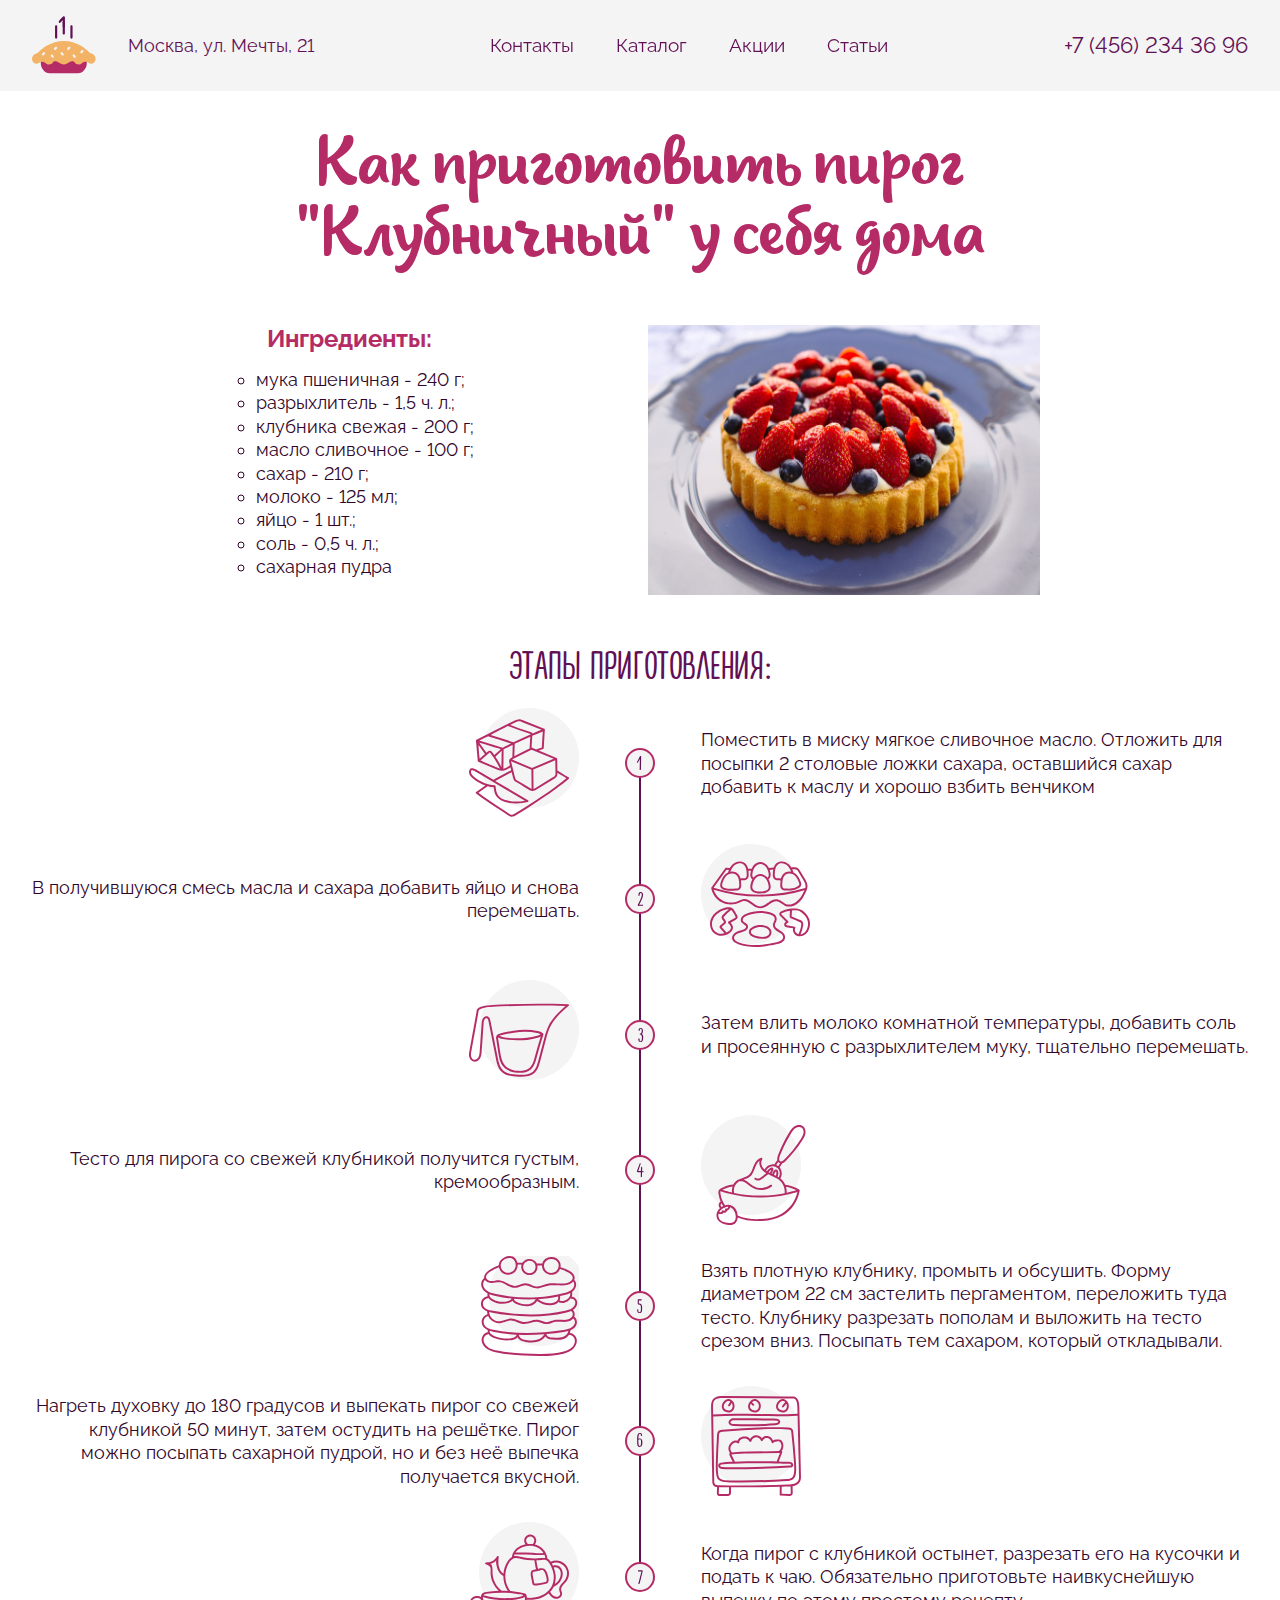
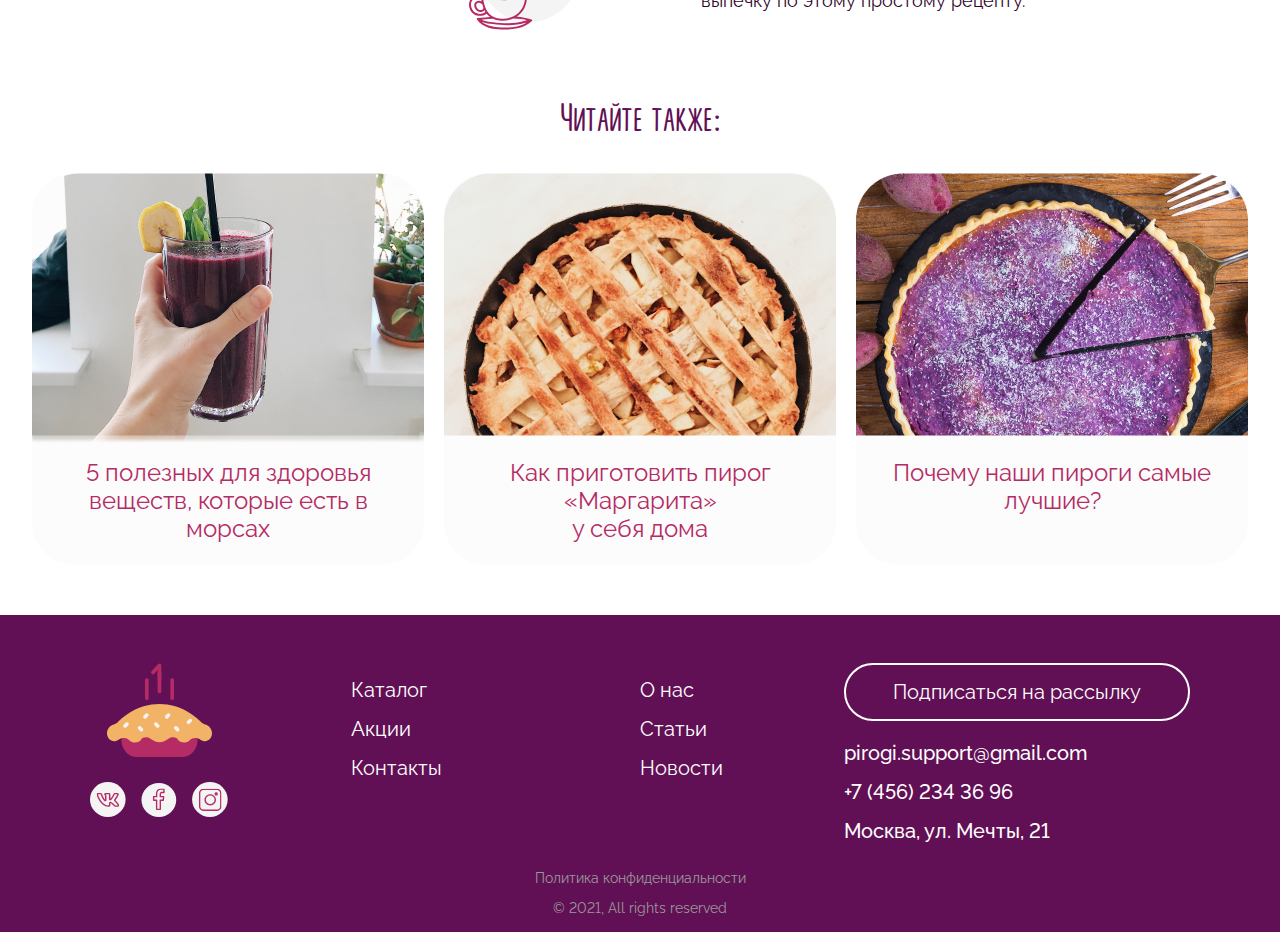
==== components/articles/articles.html @ f4adb80e "sales-and-modal-added" ====
<!DOCTYPE html>
<html lang="ru">
<head>
  <meta charset="UTF-8">
  <meta http-equiv="X-UA-Compatible" content="IE=edge">
  <meta name="viewport" content="width=device-width, initial-scale=1.0">
  <link href="../header/img/logo.svg" rel="shortcut icon" type="image/x-icon">
  <link rel="stylesheet" href="../articles/articles.css">
  <script src="../header/js/script.js" defer></script>
  <title>Articles</title>
</head>
<body>
  <div class="articles-page-wrapper">
    <header class="header">
    <a href="#" class="header__burger-menu-link"><img  src="../header/img/burger-menu.svg" alt="burger-menu"></a>
    <p class="phone phone_type_laptop phone_disabled">+7 (456) 234 36 96</p>
    <a href="../../index.html" class="logo"><img src="../header/img/logo.svg" alt="logo" class="logo"></a>
    <div class="header__burger-menu-background nav_disabled"></div>
    <nav class="nav nav_type_burger nav_disabled">           
        <ul>
          <li><a class="nav__item nav__item_type_burger" href="../contacts/contacts.html">Контакты</a></li>
          <li><a class="nav__item nav__item_type_burger" href="../catalog/catalog.html">Каталог</a></li>
          <li><a class="nav__item nav__item_type_burger" href="../sales/sales.html">Акции</a></li>
          <li><a class="nav__item nav__item_type_burger" href="#">Статьи</a></li>
        </ul>
        <p class="nav__contacts nav__contacts_type_burger">+7 (456) 234 36 96</p>
        <p class="nav__adress nav__adress_type_burger">Москва, ул. Мечты, 21</p>
        <div class="nav__social_type_burger">
          <img class="nav__burger-social-img" src="../header/img/vk.svg" alt="vk-social">
          <img class="nav__burger-social-img" src="../header/img/fb.svg" alt="facebook-social">
          <img class="nav__burger-social-img" src="../header/img/inst.svg" alt="instagram-social">
        </div>
        <a href="#"><img class="nav__burger-close-button" src="../header/img/close-button.svg" alt="close-button"></a>
    </nav>
    <nav class="nav header__nav"> 
        <p class="header__adress">Москва, ул. Мечты, 21</p>          
        <ul class="header__menu">
          <li class="nav__item header__nav-item"><a class="header__nav-link"  href="../contacts/contacts.html">Контакты</a></li>
          <li class="nav__item header__nav-item"><a class="header__nav-link"  href="../catalog/catalog.html">Каталог</a></li>
          <li class="nav__item header__nav-item"><a class="header__nav-link"  href="../sales/sales.html">Акции</a></li>
          <li class="nav__item header__nav-item"><a class="header__nav-link"  href="#">Статьи</a></li>
        </ul>
        <p class="phone header__phone"> +7 (456) 234 36 96 </p>
    </nav>
    </header>  
    <section class="article-container">
      <h1 class="page-header article-container__page-header">Как приготовить пирог "Клубничный" у себя дома</h1>
      <article class="article-container__ingredients  ">
        <img class="article-container__pie-img" src="img/article-strawberry-pie.png" alt="strawberry-pie">
        <section class="article-container__ingr-container">
          <h5 class="article-container__ingr-header">Ингредиенты:</h5>
          <ul class="article-container__ingr-list">
            <li class="article-container__ingr-list-item">мука пшеничная - 240 г;</li>
            <li class="article-container__ingr-list-item">разрыхлитель - 1,5 ч. л.;</li>
            <li class="article-container__ingr-list-item">клубника свежая - 200 г;</li>
            <li class="article-container__ingr-list-item">масло сливочное - 100 г;</li>
            <li class="article-container__ingr-list-item">сахар - 210 г;</li>
            <li class="article-container__ingr-list-item">молоко - 125 мл;</li>
            <li class="article-container__ingr-list-item">яйцо - 1 шт.;</li>
            <li class="article-container__ingr-list-item">соль - 0,5 ч. л.;</li>
            <li class="article-container__ingr-list-item">сахарная пудра</li>
          </ul>
        </section>
      </article>
    </section>
    <section class="stages">
      <h1 class="stages__header">этапы приготовления:</h1>
      <div class="stages__content">
        
        <div class="stages__img stages__img_no_1"></div>
        <div class="stages__ol stages__ol_no_1">
          <div class="stages__border"></div>
        </div>
        <p class="stages__item stages__item__no_1">
          Поместить в миску мягкое сливочное масло. Отложить для посыпки 2 столовые ложки сахара, оставшийся сахар добавить к маслу и хорошо взбить венчиком
        </p>
        <div class="stages__img stages__img_no_2"></div>
        <div class="stages__ol stages__ol_no_2">
          <div class="stages__border"></div>
        </div>
        <p class="stages__item stages__item__no_2">
          В получившуюся смесь масла и сахара добавить яйцо и снова перемешать.
        </p>
        <div class="stages__img stages__img_no_3"></div>
        <div class="stages__ol stages__ol_no_3">
          <div class="stages__border"></div>
        </div>
        <p class="stages__item stages__item__no_3">
          Затем влить молоко комнатной температуры, добавить соль и просеянную с разрыхлителем муку, тщательно перемешать.
        </p>
        <div class="stages__img stages__img_no_4">
        </div>
        <div class="stages__ol stages__ol_no_4">
          <div class="stages__border"></div>
        </div>
        <p class="stages__item stages__item__no_4">
          Тесто для пирога со свежей клубникой получится густым, кремообразным.
        </p>
        <div class="stages__img stages__img_no_5"></div>
        <div class="stages__ol stages__ol_no_5">
          <div class="stages__border"></div>
        </div>
        <p class="stages__item stages__item__no_5">
          Взять плотную клубнику, промыть и обсушить. Форму диаметром 22 см застелить пергаментом, переложить туда тесто. Клубнику разрезать пополам и выложить на тесто срезом вниз. Посыпать тем сахаром, который откладывали.
        </p>
        <div class="stages__img stages__img_no_6"></div>
        <div class="stages__ol stages__ol_no_6">
          <div class="stages__border"></div>
        </div>
        <p class="stages__item stages__item__no_6">
          Нагреть духовку до 180 градусов и выпекать пирог со свежей клубникой 50 минут, затем остудить на решётке. Пирог можно посыпать сахарной пудрой, но и без неё выпечка получается вкусной.
        </p>
        <div class="stages__img stages__img_no_7"></div>
        <div class="stages__ol stages__ol_no_7"></div>
        <p class="stages__item stages__item__no_7">
          Когда пирог с клубникой остынет, разрезать его на кусочки и подать к чаю. Обязательно приготовьте наивкуснейшую выпечку по этому простому рецепту.
        </p>
      </div>
    </section>

    <section class="articles articles-page-wrapper__articles">
      <h1 class="block-header articles__block-header">Читайте также:</h1>
      <div class="landing-cards landing-cards__articles">
        <a class ="landing-card landing-card__articles landing-card__first-article landing-card_bg_health" href="#">
          <p class="landing-card__text">5 полезных для здоровья веществ, которые есть в морсах</p>
        </a>
        <a class ="landing-card landing-card__articles
         landing-card_bg_recipe" href="#">
        <p class="landing-card__text">Как приготовить пирог «Маргарита» <br>у себя дома</p>
        </a>
        <a class ="landing-card landing-card__articles landing-card_bg_advantage
        landing-card__last-article" href="#">
        <p class="landing-card__text">Почему наши пироги самые лучшие?</p>
        </a>
      </div>
    </section>

    <footer class="footer articles-page-wrapper__footer">
      <div class="footer__wrapper-mobile">
        <div class="footer__wrapper-item">
          <div class="footer__contacts">
            <h1 class="footer__contacts-item footer__contacts_header footer__contacts_mob">+7 (456) 234 36 96</h1>
            <p class="footer__contacts-item footer__contacts_mob">pirogi.support@gmail.com</p>
            <p class="footer__contacts-item footer__contacts_mob">Москва, ул. Мечты, 21</p>
          </div>
          <div class="footer__logo-social footer__wrapper-item_mob">
            <a class="footer__logo-item footer__logo-social_logo-mob" href="../../index.html"><img src="../footer/img/footer-logo.svg" alt="logo"></a>
            <div class="footer__social-items footer__logo-social_social-mob">
              <a class="footer__social-item" href="#"><img class="footer__social-item" src="../footer/img/vk-footer.svg" alt="vk-social"></a>
              <a class="footer__social-item footer__social-item_position" href="#"><img class="../footer/footer__social-item" src="../footer/img/fb-footer.svg" alt="fb-social"></a>
              <a class="footer__social-item" href="#"><img class="footer__social-item" src="../footer/img/inst-footer.svg" alt="vk-social"></a>
            </div>
          </div>
        </div>
        <div class="footer__wrapper-item">
          <a class="footer__input footer__wrapper-item_input-pos" href="../../index.html">Подписаться на рассылку</a>
          <nav class="footer__nav footer__wrapper-item_nav-pos">
            <ul class="footer__nav-items">
              <li class="footer__nav-item"><a class="footer__nav-link"  href="../catalog/catalog.html">Каталог</a></li>
              <li class="footer__nav-item"><a class="footer__nav-link" href="../sales/sales.html">Акции</a></li>
              <li class="footer__nav-item"><a class="footer__nav-link" href="../contacts/contacts.html">Контакты</a></li>
            </ul>
            <ul class="footer__nav-items">
              <li class="footer__nav-item"><a class="footer__nav-link" href="../../index.html">О нас</a></li>
              <li class="footer__nav-item"><a class="footer__nav-link" href="#">Статьи</a></li>
              <li class="footer__nav-item"><a class="footer__nav-link" href="#">Новости</a></li>
            </ul>
          </nav>
        </div>
      </div>
      <div class="footer__wrapper-desctop">
        <div class="footer__logo-social">
          <a class="footer__logo-item footer__logo-social_logo-desc" href="../../index.html"><img class="footer__logo-item" src="../footer/img/footer-logo.svg" alt="logo"></a>
          <div class="footer__social-items">
            <a class="footer__social-item" href="#"><img class="footer__social-item" src="../footer/img/vk-footer.svg" alt="vk-social"></a>
            <a class="footer__social-item footer__social-item_position" href="#"><img class="footer__social-item" src="../footer/img/fb-footer.svg" alt="fb-social"></a>
            <a class="footer__social-item" href="#"><img class="footer__social-item" src="../footer/img/inst-footer.svg" alt="vk-social"></a>
          </div>
        </div>
        <nav class="footer__nav">
          <ul class="footer__nav-items">
            <li class="footer__nav-item"><a class="footer__nav-link"  href="../catalog/catalog.html">Каталог</a></li>
            <li class="footer__nav-item"><a class="footer__nav-link" href="#">Акции</a></li>
            <li class="footer__nav-item"><a class="footer__nav-link" href="../contacts/contacts.html">Контакты</a></li>
          </ul>
          <ul class="footer__nav-items">
            <li class="footer__nav-item"><a class="footer__nav-link" href="../../index.html">О нас</a></li>
            <li class="footer__nav-item"><a class="footer__nav-link" href="#">Статьи</a></li>
            <li class="footer__nav-item"><a class="footer__nav-link" href="#">Новости</a></li>
          </ul>
        </nav>
        <div class="footer__contacts">
          <a class="footer__input" href="../../index.html">Подписаться на рассылку</a>
          <div class = "footer__container">
            <p class="footer__contacts-item">pirogi.support@gmail.com</p>
          <h1 class="footer__contacts-item">+7 (456) 234 36 96</h1>
          <p class="footer__contacts-item">Москва, ул. Мечты, 21</p>
          </div>
        </div>
      </div>
      <div class="footer__policy">
        <p class="footer__policy-item">Политика конфиденциальности</p>
        <p class="footer__policy-item">&#169 2021, All rights reserved</p>  
      </div>
    </footer>
  </div>
  
</body>
</html>
---- components/articles/articles.css ----
@import url(../../css/style.css);
@import url(../page-header/page-header.css);
@import url(../header/header.css);
@import url(../footer/footer.css);
@import url(../card/card.css);

.article-container__page-header {
  margin: 5rem auto 2rem;
  max-width: 90%;
}

.article-container__pie-img {
  display: block;
  margin: auto;
  max-width: 17.5rem;
}

.article-container__ingr-container {
  margin: auto;
  max-width: 17.5rem;
}

.article-container__ingr-header {
  text-align: center;
  margin: 1.875rem 0 .9375rem;
  font-size: 1rem;
  line-height: 19px;
  color: #621055;
}

.article-container__ingr-list {
  
  list-style-type: circle;
}

.article-container__ingr-list-item {
  font-size: .75rem;
  line-height: 130%;
  color: #31052A;
  position: relative;
  left: 1rem;
}

@media (min-width: 35rem) {
  .article-container__page-header {
    margin: 8.125rem auto 3.4375rem;
    max-width: 62.5rem;
    text-align: center;
  }

  .article-container__pie-img {
    margin: 0;
    max-width: 24.5rem;
    order: 1;
  }

  .article-container__ingredients {
    display: flex;
    margin: 0 auto;
    max-width: 50rem;
    justify-content: space-around;
    flex-flow: wrap;
  }

  .article-container__ingr-header {
    margin: 0 0 .9375rem;
    font-size: 1.5rem;
    line-height: 1.75rem;
    color: #B52B65;
  }

  .article-container__ingr-list-item {
    font-size: 1.125rem;
    line-height: 130%;
    color: #31052A;
  }

  .article-container__ingr-container {
    margin: 0 1rem 1rem 0;
  }
}

@media (min-width: 50rem) {
  .article-container__ingredients {
    justify-content: space-between;
  }
}

.stages {
  max-width: 17.5rem;
  margin: 3rem auto 0;
}

.stages__header {
  padding: 0 0 .3125rem;
  text-align: center;
  text-transform: uppercase;
  font-family: "LifehackSansRegular", sans-serif;
  font-style: normal;
  font-weight: normal;
  font-size: 1.5625rem;
  line-height: 1.875rem;
  color: #621055;
}

.stages__ol {
  min-width: 1.875rem;
  min-height: 1.875rem;
  margin: .625rem 0;
}

.stages__item {
  font-size: 0.75rem;
  line-height: 130%;
  color: #31052A;
}

.stages__ol_no_1 {
  background: url(../articles/img/stage-1.svg) center no-repeat;
  order: 2;
}

.stages__ol_no_2 {
  background: url(../articles/img/stage-2.svg) center no-repeat;
  order: 5;
}

.stages__ol_no_3 {
  background: url(../articles/img/stage-3.svg) center no-repeat;
  order: 8;
}

.stages__ol_no_4 {
  background: url(../articles/img/stage-4.svg) center no-repeat;
  order: 11;
}

.stages__ol_no_5 {
  background: url(../articles/img/stage-5.svg) center no-repeat;
  order: 14;
}

.stages__ol_no_6 {
  background: url(../articles/img/stage-6.svg) center no-repeat;
  order: 17;
}

.stages__ol_no_7 {
  background: url(../articles/img/stage-7.svg) center no-repeat;
  order: 20;
}

.articles-page-wrapper__footer {
  margin: 3.125rem 0 0;
}

.articles-page-wrapper__articles {
  margin: 3.125rem 0 0;
}

@media (min-width: 35rem) {
  .stages {
    max-width: 24.5rem;
  }
}

@media (min-width: 50rem) {
  .article-container__ingredients {
    justify-content: space-between;
  }

  .stages {
    max-width: 45rem;
  }

  .stages__content {
    display: flex;
    justify-content: space-between;
    flex-flow: wrap;
  }

  .stages__ol {
    width: 3%;
    position: relative;
  }

  .stages__item {
    font-size: 1.125rem;
    width: 45%;
    align-self: center;
  }

  .stages__border {
    height: 117%; 
    position: absolute;
    z-index: -1;
    right: calc(50% - 1px);
    top: 50%;
    border-left: 2px solid #621055;
  }

  .stages__img {
    width: 45%;
    height: 6.8735rem;
    margin: 0.8rem 0;
  }

  .stages__img_no_1 {
    background: url(img/stage-img-2.svg) right center no-repeat;
    order: 1;
  }

  .stages__item__no_1 {
    order: 3;
  }

  .stages__img_no_2 {
    background: url(img/stage-img-3.svg) left no-repeat;
    order: 6;
  }

  .stages__item__no_2 {
    order: 4;
    text-align: right;
  }

  .stages__img_no_3 {
    background: url(img/stage-img-4.svg) right no-repeat;
    order: 7;
  }

  .stages__item__no_3 {
    order: 9;
  }

  .stages__img_no_4 {
    background: url(img/stage-img-5.svg) left no-repeat;
    order: 12;
  }

  .stages__item__no_4 {
    order: 10;
    text-align: right;
  }

  .stages__img_no_5 {
    background: url(img/stage-img-1.svg) right no-repeat;
    order: 13;
  }

  .stages__item__no_5 {
    order: 15;
  }

  .stages__img_no_6 {
    background: url(img/stage-img-6.svg) left no-repeat;
    order: 18;
  }

  .stages__item__no_6 {
    order: 16;
    text-align: right;
  }

  .stages__img_no_7 {
    background: url(img/stage-img-7.svg) right no-repeat;
    order: 19;
  }

  .stages__item__no_7 {
    order: 21;
  }

  .stages__header {
    font-size: 2.5rem;
    line-height: 3rem;
  }
}

@media (min-width: 80rem) {
  .stages {
    max-width: 76rem;
  }
}
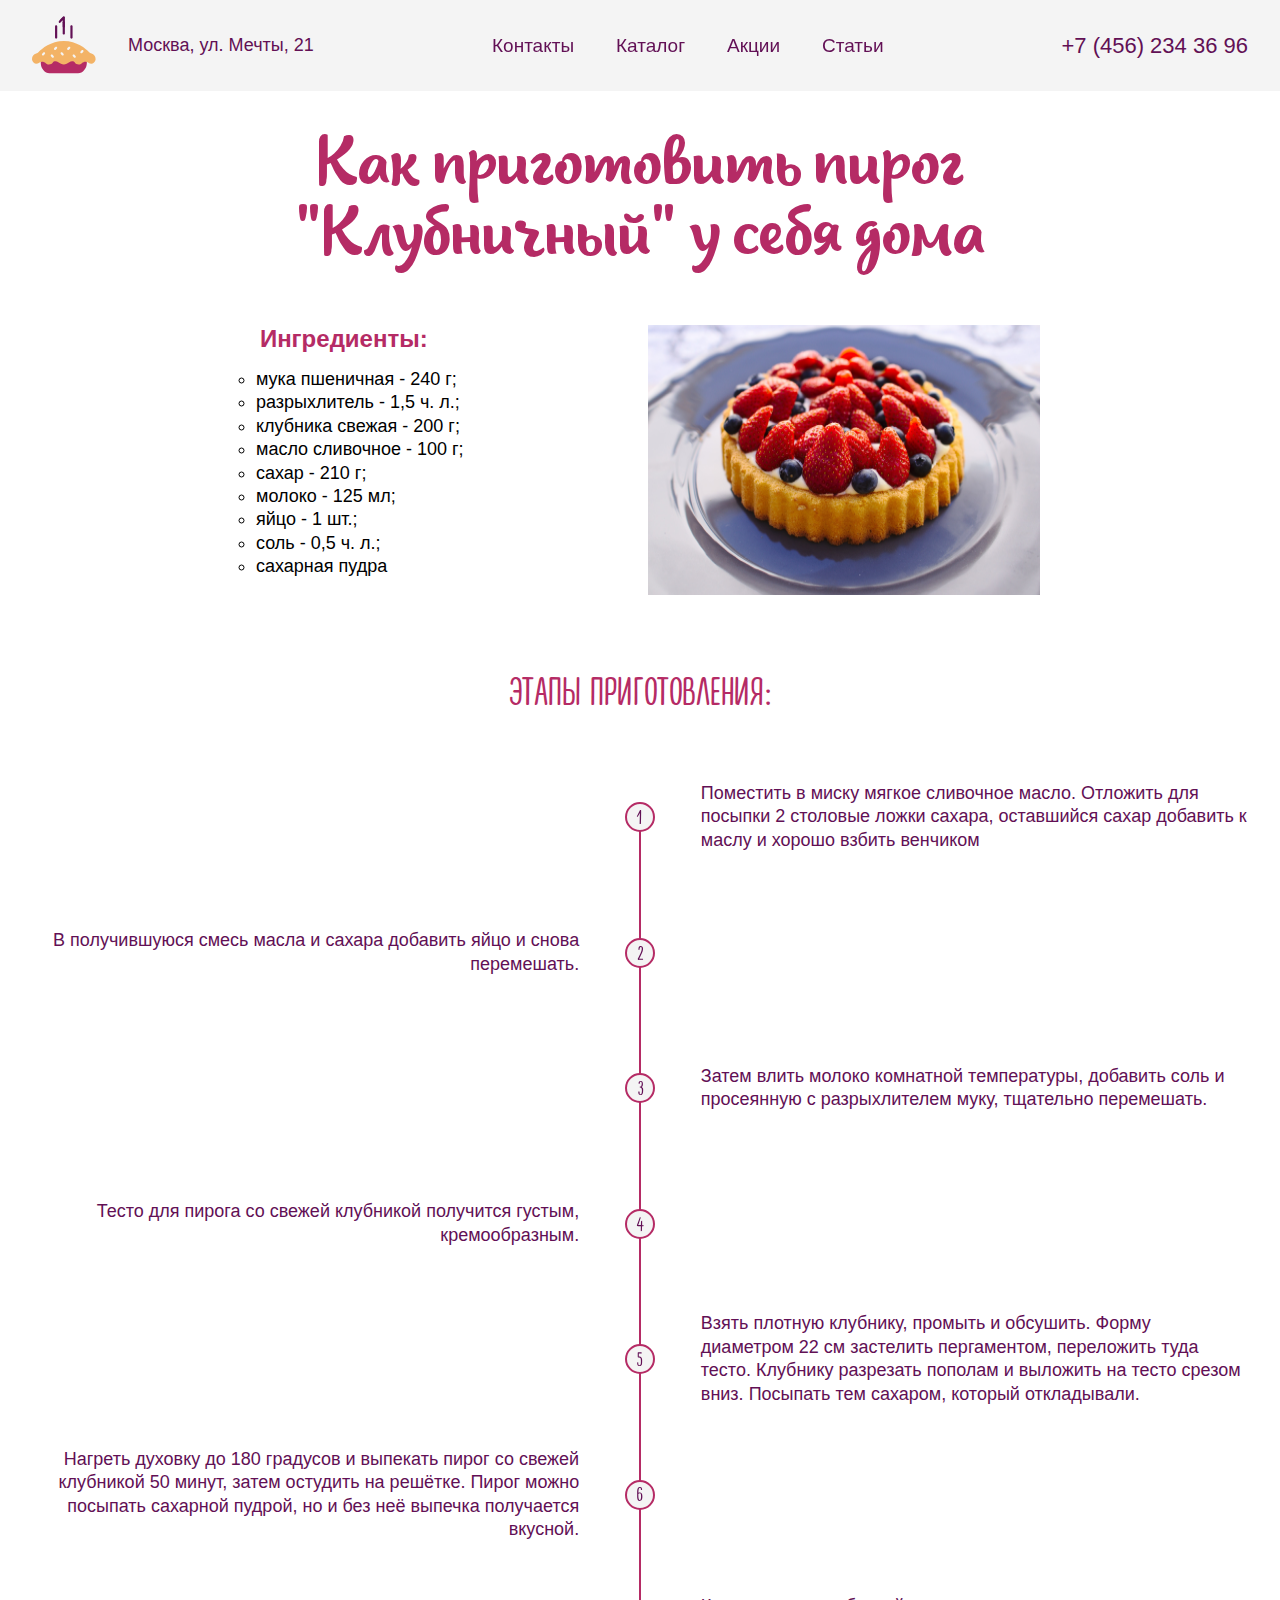
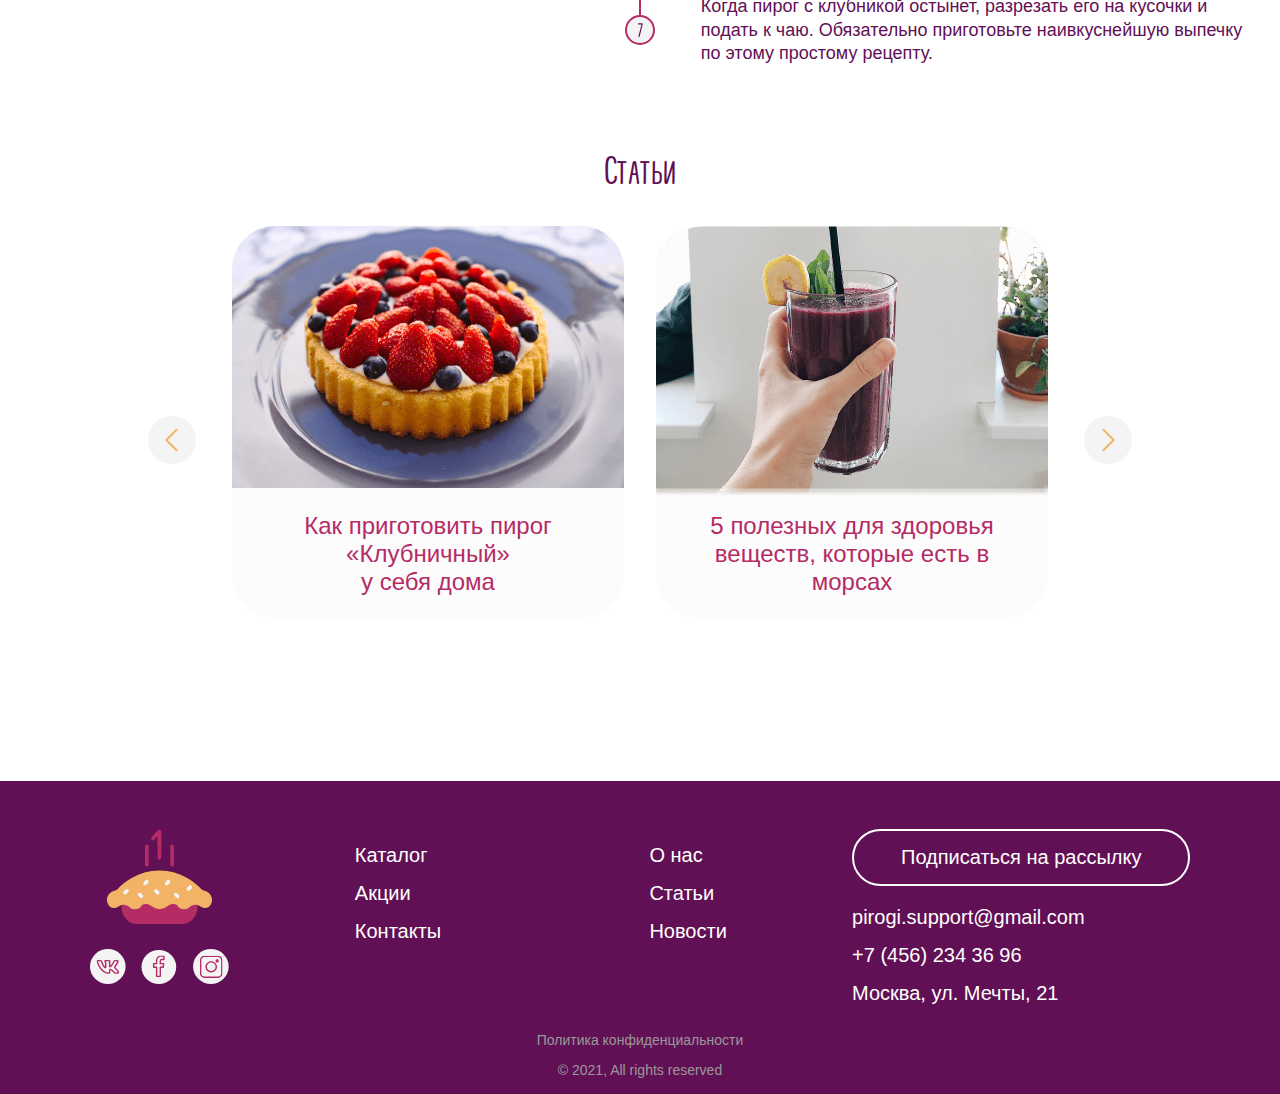
==== commit a05885f0: "bugfix-and-animations-added" ====
--- a/components/articles/articles.html
+++ b/components/articles/articles.html
@@ -1,22 +1,27 @@
 <!DOCTYPE html>
 <html lang="ru">
+
 <head>
   <meta charset="UTF-8">
   <meta http-equiv="X-UA-Compatible" content="IE=edge">
   <meta name="viewport" content="width=device-width, initial-scale=1.0">
+  <link rel="stylesheet" href="../../normalize.css">
   <link href="../header/img/logo.svg" rel="shortcut icon" type="image/x-icon">
   <link rel="stylesheet" href="../articles/articles.css">
   <script src="../header/js/script.js" defer></script>
+  <script src="article-slider.js" defer></script>
+  <script src="slideBoxes.js" defer></script>
   <title>Articles</title>
 </head>
+
 <body>
   <div class="articles-page-wrapper">
     <header class="header">
-    <a href="#" class="header__burger-menu-link"><img  src="../header/img/burger-menu.svg" alt="burger-menu"></a>
-    <p class="phone phone_type_laptop phone_disabled">+7 (456) 234 36 96</p>
-    <a href="../../index.html" class="logo"><img src="../header/img/logo.svg" alt="logo" class="logo"></a>
-    <div class="header__burger-menu-background nav_disabled"></div>
-    <nav class="nav nav_type_burger nav_disabled">           
+      <a href="#" class="header__burger-menu-link"><img  src="../header/img/burger-menu.svg" alt="burger-menu"></a>
+      <p class="phone phone_type_laptop phone_disabled">+7 (456) 234 36 96</p>
+      <a href="../../index.html" class="logo"><img src="../header/img/logo.svg" alt="logo" class="logo"></a>
+      <div class="header__burger-menu-background nav_disabled"></div>
+      <nav class="nav nav_type_burger nav_disabled">           
         <ul>
           <li><a class="nav__item nav__item_type_burger" href="../contacts/contacts.html">Контакты</a></li>
           <li><a class="nav__item nav__item_type_burger" href="../catalog/catalog.html">Каталог</a></li>
@@ -31,8 +36,8 @@
           <img class="nav__burger-social-img" src="../header/img/inst.svg" alt="instagram-social">
         </div>
         <a href="#"><img class="nav__burger-close-button" src="../header/img/close-button.svg" alt="close-button"></a>
-    </nav>
-    <nav class="nav header__nav"> 
+      </nav>
+      <nav class="nav header__nav"> 
         <p class="header__adress">Москва, ул. Мечты, 21</p>          
         <ul class="header__menu">
           <li class="nav__item header__nav-item"><a class="header__nav-link"  href="../contacts/contacts.html">Контакты</a></li>
@@ -41,8 +46,9 @@
           <li class="nav__item header__nav-item"><a class="header__nav-link"  href="#">Статьи</a></li>
         </ul>
         <p class="phone header__phone"> +7 (456) 234 36 96 </p>
-    </nav>
+      </nav>
     </header>  
+
     <section class="article-container">
       <h1 class="page-header article-container__page-header">Как приготовить пирог "Клубничный" у себя дома</h1>
       <article class="article-container__ingredients  ">
@@ -63,10 +69,10 @@
         </section>
       </article>
     </section>
+
     <section class="stages">
       <h1 class="stages__header">этапы приготовления:</h1>
       <div class="stages__content">
-        
         <div class="stages__img stages__img_no_1"></div>
         <div class="stages__ol stages__ol_no_1">
           <div class="stages__border"></div>
@@ -119,19 +125,33 @@
     </section>
 
     <section class="articles articles-page-wrapper__articles">
-      <h1 class="block-header articles__block-header">Читайте также:</h1>
-      <div class="landing-cards landing-cards__articles">
-        <a class ="landing-card landing-card__articles landing-card__first-article landing-card_bg_health" href="#">
-          <p class="landing-card__text">5 полезных для здоровья веществ, которые есть в морсах</p>
-        </a>
-        <a class ="landing-card landing-card__articles
-         landing-card_bg_recipe" href="#">
-        <p class="landing-card__text">Как приготовить пирог «Маргарита» <br>у себя дома</p>
-        </a>
-        <a class ="landing-card landing-card__articles landing-card_bg_advantage
-        landing-card__last-article" href="#">
-        <p class="landing-card__text">Почему наши пироги самые лучшие?</p>
-        </a>
+      <h1 class="block-header articles__block-header">Статьи</h1>
+      <div class="articles__wrapper">
+        <div class="articles__carousel">
+          <div id="imgs" class="landing-cards landing-cards__articles">
+            <a class ="landing-card landing-card__articles
+            landing-card_bg_strawberry" href="#">
+              <p class="landing-card__text">Как приготовить пирог «Клубничный» <br>у себя дома</p>
+            </a>
+            <a class ="landing-card landing-card__articles landing-card__first-article landing-card_bg_health" href="#">
+              <p class="landing-card__text">5 полезных для здоровья веществ, которые есть в морсах</p>
+            </a>
+            <a class ="landing-card landing-card__articles landing-card_bg_advantage
+            landing-card__last-article " href="#">
+              <p class="landing-card__text">Почему наши пироги самые лучшие?</p>
+            </a>
+            <a class ="landing-card landing-card__articles landing-card_bg_recipe
+            landing-card__last-article" href="#">
+              <p class="landing-card__text">Как приготовить пирог «Маргарита» <br>у себя дома</p>
+            </a>
+          </div>
+        </div>
+      </div>
+      <div class="article__slider-container">
+        <div class="article__slider-btns">
+          <img id = "left" src="img/main-sale-slider.svg" alt="slider-button"  class="article__slider-btn">
+          <img id = "right" src="img/main-sale-slider.svg" alt="slider-button"  class="article__slider-btn slider__button-right article__button-right">
+        </div>
       </div>
     </section>
 
@@ -146,9 +166,12 @@
           <div class="footer__logo-social footer__wrapper-item_mob">
             <a class="footer__logo-item footer__logo-social_logo-mob" href="../../index.html"><img src="../footer/img/footer-logo.svg" alt="logo"></a>
             <div class="footer__social-items footer__logo-social_social-mob">
-              <a class="footer__social-item" href="#"><img class="footer__social-item" src="../footer/img/vk-footer.svg" alt="vk-social"></a>
-              <a class="footer__social-item footer__social-item_position" href="#"><img class="../footer/footer__social-item" src="../footer/img/fb-footer.svg" alt="fb-social"></a>
-              <a class="footer__social-item" href="#"><img class="footer__social-item" src="../footer/img/inst-footer.svg" alt="vk-social"></a>
+              <a class="footer__social-item" href="#">
+                <img class="footer__social-item" src="../footer/img/vk-footer.svg" alt="vk-social"></a>
+              <a class="footer__social-item footer__social-item_position" href="#">
+                <img class="../footer/footer__social-item" src="../footer/img/fb-footer.svg" alt="fb-social"></a>
+              <a class="footer__social-item" href="#">
+                <img class="footer__social-item" src="../footer/img/inst-footer.svg" alt="vk-social"></a>
             </div>
           </div>
         </div>
@@ -172,9 +195,15 @@
         <div class="footer__logo-social">
           <a class="footer__logo-item footer__logo-social_logo-desc" href="../../index.html"><img class="footer__logo-item" src="../footer/img/footer-logo.svg" alt="logo"></a>
           <div class="footer__social-items">
-            <a class="footer__social-item" href="#"><img class="footer__social-item" src="../footer/img/vk-footer.svg" alt="vk-social"></a>
-            <a class="footer__social-item footer__social-item_position" href="#"><img class="footer__social-item" src="../footer/img/fb-footer.svg" alt="fb-social"></a>
-            <a class="footer__social-item" href="#"><img class="footer__social-item" src="../footer/img/inst-footer.svg" alt="vk-social"></a>
+            <a class="footer__social-item" href="#">
+              <img class="footer__social-item" src="../footer/img/vk-footer.svg" alt="vk-social">
+            </a>
+            <a class="footer__social-item footer__social-item_position" href="#">
+              <img class="footer__social-item" src="../footer/img/fb-footer.svg" alt="fb-social">
+            </a>
+            <a class="footer__social-item" href="#">
+              <img class="footer__social-item" src="../footer/img/inst-footer.svg" alt="vk-social">
+            </a>
           </div>
         </div>
         <nav class="footer__nav">
@@ -204,6 +233,6 @@
       </div>
     </footer>
   </div>
-  
 </body>
-</html>+
+</html>
--- a/components/articles/articles.css
+++ b/components/articles/articles.css
@@ -1,78 +1,83 @@
-@import url(../../css/style.css);
+@import url(../../style.css);
 @import url(../page-header/page-header.css);
 @import url(../header/header.css);
 @import url(../footer/footer.css);
 @import url(../card/card.css);
 
+/* :root {
+  --articles-header-color: var(--pink);
+  --articles-items-color: var(--purple);
+  --stages-border-color: var(--pink);
+} */
+
 .article-container__page-header {
+  max-width: 90%;
   margin: 5rem auto 2rem;
-  max-width: 90%;
 }
 
 .article-container__pie-img {
   display: block;
+  max-width: 17.5rem;
   margin: auto;
+}
+
+.article-container__ingr-container {
   max-width: 17.5rem;
-}
-
-.article-container__ingr-container {
   margin: auto;
-  max-width: 17.5rem;
 }
 
 .article-container__ingr-header {
-  text-align: center;
   margin: 1.875rem 0 .9375rem;
+  color: var(--articles-header-color);
   font-size: 1rem;
   line-height: 19px;
-  color: #621055;
+  text-align: center;
 }
 
 .article-container__ingr-list {
-  
   list-style-type: circle;
 }
 
 .article-container__ingr-list-item {
+  position: relative;
+  left: 1rem;
+  color: var(--ingredients-items-color);
   font-size: .75rem;
   line-height: 130%;
-  color: #31052A;
-  position: relative;
-  left: 1rem;
 }
 
 @media (min-width: 35rem) {
   .article-container__page-header {
+    max-width: 62.5rem;
     margin: 8.125rem auto 3.4375rem;
-    max-width: 62.5rem;
     text-align: center;
   }
 
   .article-container__pie-img {
+    max-width: 24.5rem;
     margin: 0;
-    max-width: 24.5rem;
     order: 1;
   }
 
   .article-container__ingredients {
     display: flex;
-    margin: 0 auto;
-    max-width: 50rem;
     justify-content: space-around;
     flex-flow: wrap;
+    max-width: 50rem;
+    margin: 0 auto;
   }
 
   .article-container__ingr-header {
     margin: 0 0 .9375rem;
+    color: var(--articles-header-color);
     font-size: 1.5rem;
     line-height: 1.75rem;
-    color: #B52B65;
   }
 
   .article-container__ingr-list-item {
+    color: var(--ingredients-items-color);
     font-size: 1.125rem;
     line-height: 130%;
-    color: #31052A;
   }
 
   .article-container__ingr-container {
@@ -93,14 +98,14 @@
 
 .stages__header {
   padding: 0 0 .3125rem;
-  text-align: center;
-  text-transform: uppercase;
+  color: var(--articles-header-color);
   font-family: "LifehackSansRegular", sans-serif;
   font-style: normal;
   font-weight: normal;
   font-size: 1.5625rem;
   line-height: 1.875rem;
-  color: #621055;
+  text-align: center;
+  text-transform: uppercase;
 }
 
 .stages__ol {
@@ -110,9 +115,9 @@
 }
 
 .stages__item {
+  color: var(--articles-items-color);
   font-size: 0.75rem;
   line-height: 130%;
-  color: #31052A;
 }
 
 .stages__ol_no_1 {
@@ -171,6 +176,7 @@
 
   .stages {
     max-width: 45rem;
+    overflow-x: hidden;
   }
 
   .stages__content {
@@ -191,18 +197,32 @@
   }
 
   .stages__border {
+    position: absolute;
+    top: 50%;
+    right: calc(50% - 1px);
+    z-index: -1;
     height: 117%; 
-    position: absolute;
-    z-index: -1;
-    right: calc(50% - 1px);
-    top: 50%;
-    border-left: 2px solid #621055;
+    border-left: 2px solid var(--stages-border-color);
   }
 
   .stages__img {
     width: 45%;
     height: 6.8735rem;
     margin: 0.8rem 0;
+    transition: transform 0.4s ease;
+  }
+
+  .stages__img:nth-child(even) {
+    transform: translate(200%);
+  }
+
+  .stages__img:nth-child(odd) {
+    transform: translate(-200%);
+  }
+
+  .stages__img_show:nth-child(even),
+  .stages__img_show:nth-child(odd) {
+    transform: translate(0);
   }
 
   .stages__img_no_1 {
@@ -281,4 +301,4 @@
   .stages {
     max-width: 76rem;
   }
-}+}
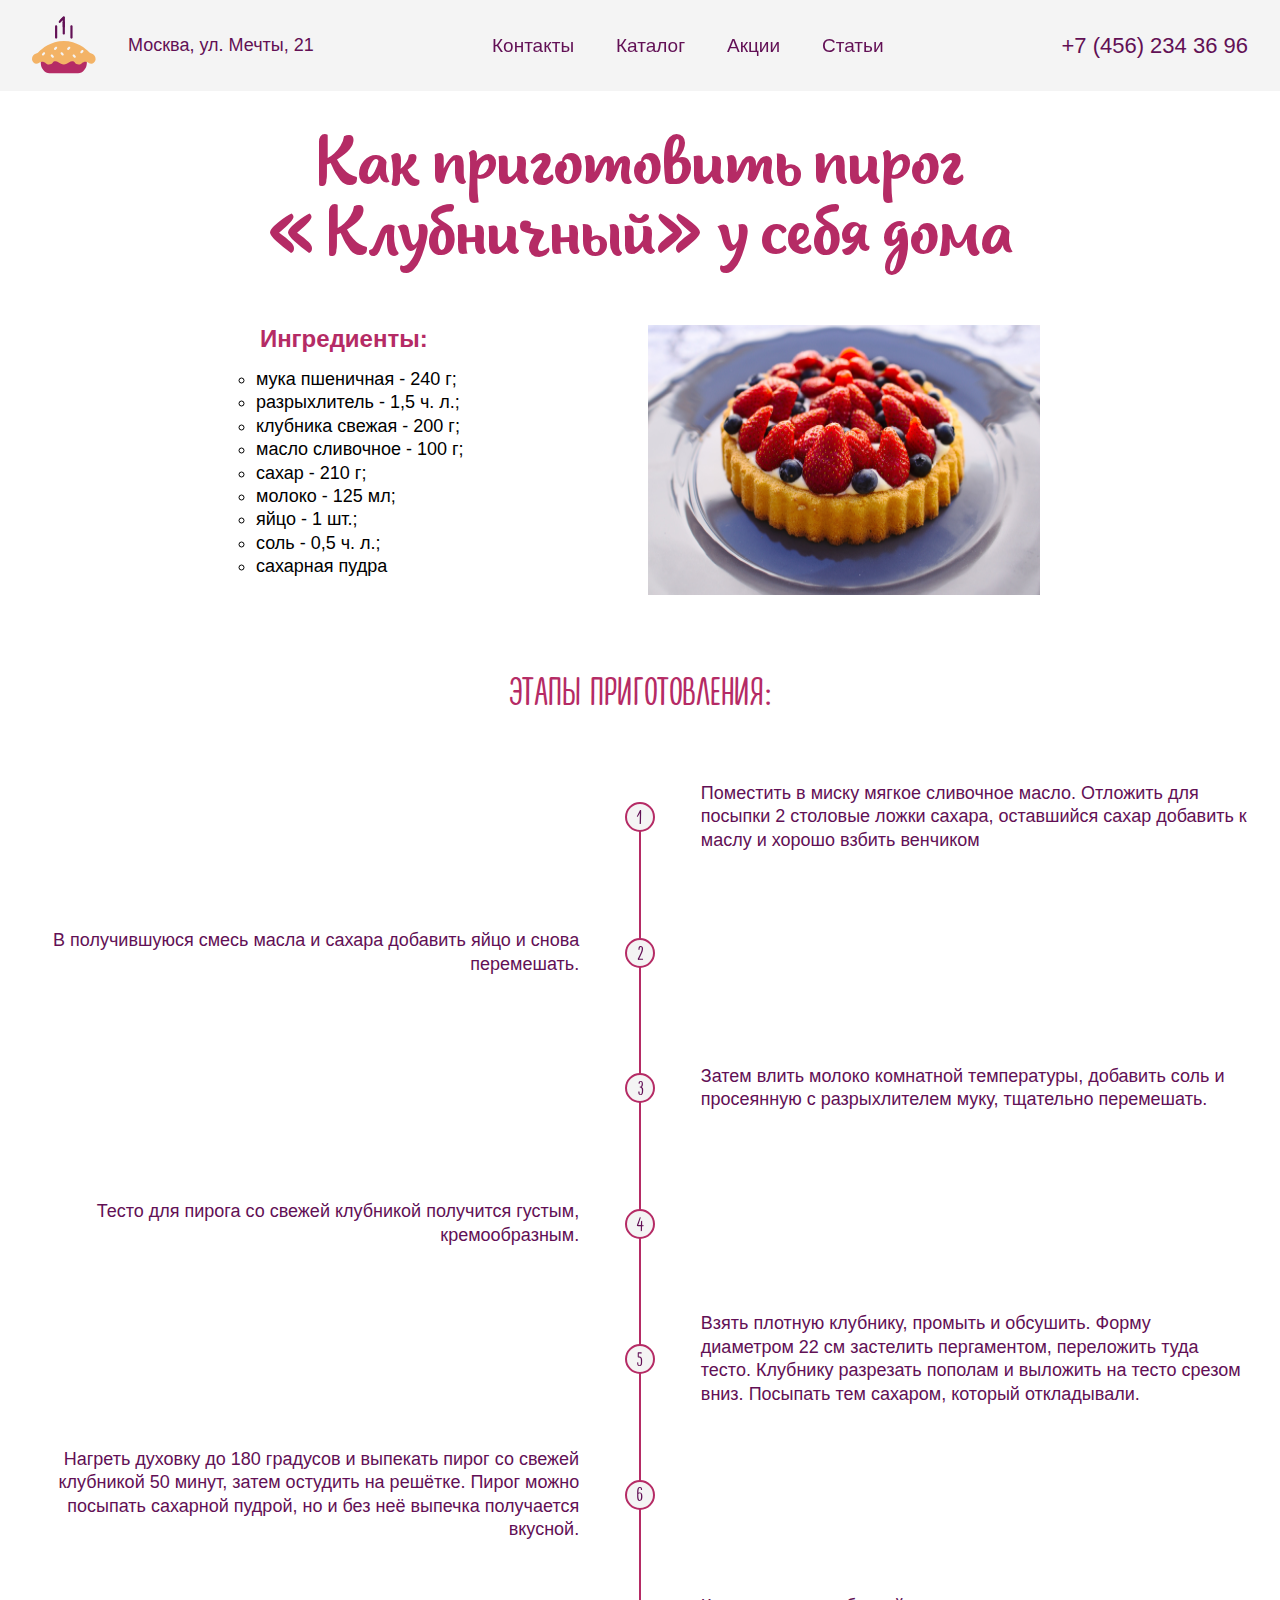
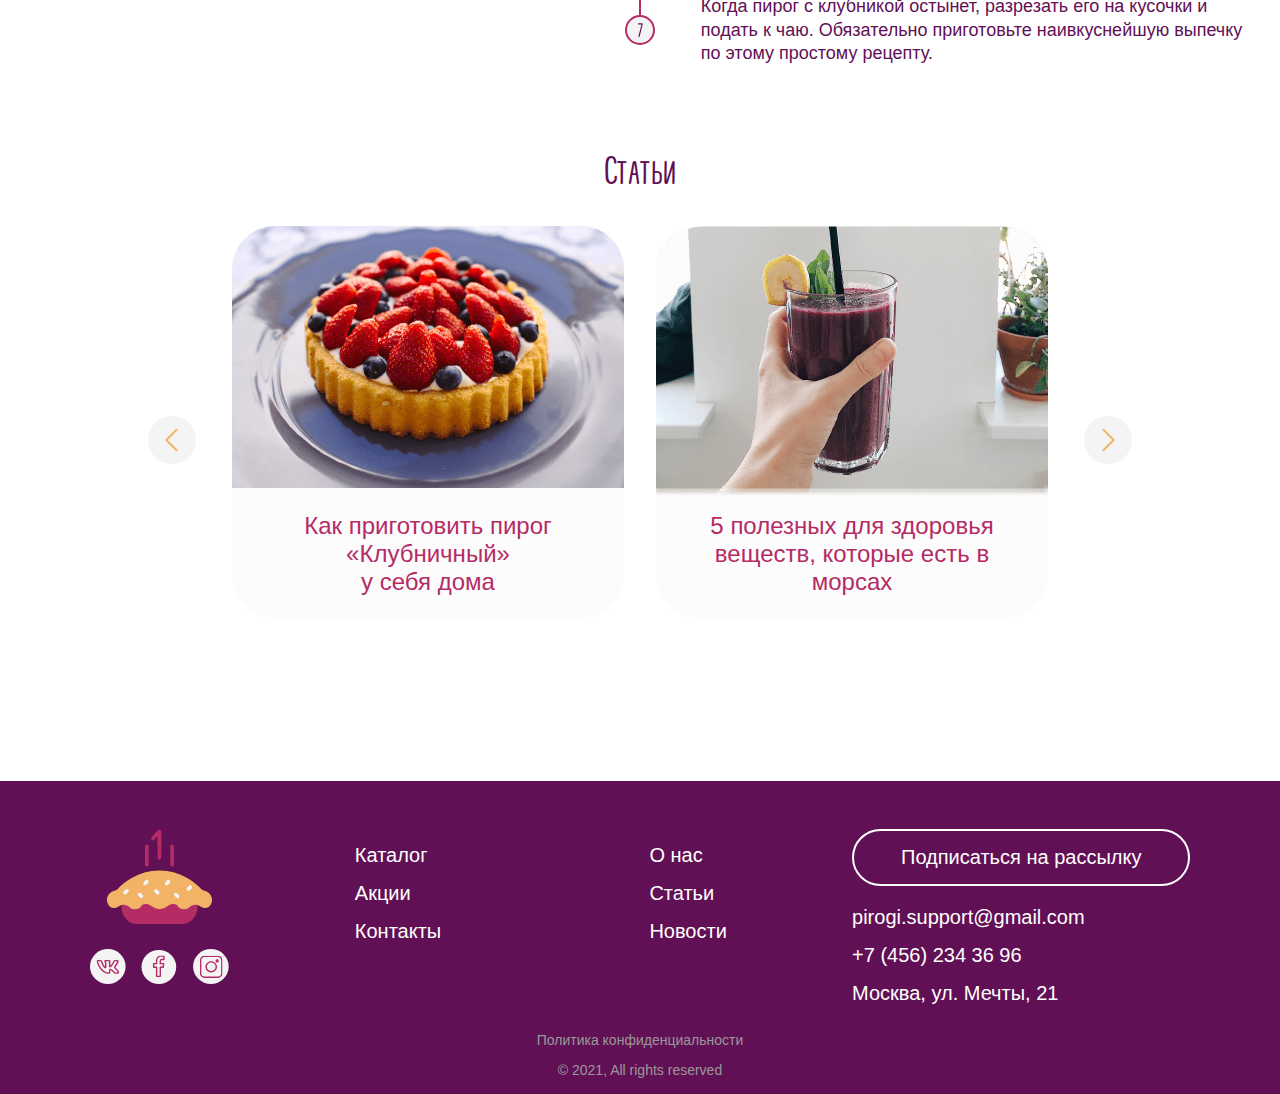
==== commit ffd53be2: "title-added-bugfix" ====
--- a/components/articles/articles.html
+++ b/components/articles/articles.html
@@ -5,6 +5,7 @@
   <meta charset="UTF-8">
   <meta http-equiv="X-UA-Compatible" content="IE=edge">
   <meta name="viewport" content="width=device-width, initial-scale=1.0">
+  <link rel="manifest" href="../../manifest/manifest.json">
   <link rel="stylesheet" href="../../normalize.css">
   <link href="../header/img/logo.svg" rel="shortcut icon" type="image/x-icon">
   <link rel="stylesheet" href="../articles/articles.css">
@@ -17,16 +18,16 @@
 <body>
   <div class="articles-page-wrapper">
     <header class="header">
-      <a href="#" class="header__burger-menu-link"><img  src="../header/img/burger-menu.svg" alt="burger-menu"></a>
+      <a href="#" class="header__burger-menu-link" title="menu"><img src="../header/img/burger-menu.svg" alt="burger-menu"></a>
       <p class="phone phone_type_laptop phone_disabled">+7 (456) 234 36 96</p>
-      <a href="../../index.html" class="logo"><img src="../header/img/logo.svg" alt="logo" class="logo"></a>
+      <a href="../../index.html" class="logo" title="logo"><img src="../header/img/logo.svg" alt="logo" class="logo"></a>
       <div class="header__burger-menu-background nav_disabled"></div>
       <nav class="nav nav_type_burger nav_disabled">           
         <ul>
-          <li><a class="nav__item nav__item_type_burger" href="../contacts/contacts.html">Контакты</a></li>
-          <li><a class="nav__item nav__item_type_burger" href="../catalog/catalog.html">Каталог</a></li>
-          <li><a class="nav__item nav__item_type_burger" href="../sales/sales.html">Акции</a></li>
-          <li><a class="nav__item nav__item_type_burger" href="#">Статьи</a></li>
+          <li><a class="nav__item nav__item_type_burger" href="../contacts/contacts.html" title="contacts">Контакты</a></li>
+          <li><a class="nav__item nav__item_type_burger" href="../catalog/catalog.html" title="catalog">Каталог</a></li>
+          <li><a class="nav__item nav__item_type_burger" href="../sales/sales.html" title="sales">Акции</a></li>
+          <li><a class="nav__item nav__item_type_burger" href="#" title="articles">Статьи</a></li>
         </ul>
         <p class="nav__contacts nav__contacts_type_burger">+7 (456) 234 36 96</p>
         <p class="nav__adress nav__adress_type_burger">Москва, ул. Мечты, 21</p>
@@ -35,7 +36,7 @@
           <img class="nav__burger-social-img" src="../header/img/fb.svg" alt="facebook-social">
           <img class="nav__burger-social-img" src="../header/img/inst.svg" alt="instagram-social">
         </div>
-        <a href="#"><img class="nav__burger-close-button" src="../header/img/close-button.svg" alt="close-button"></a>
+        <a href="#"><img class="nav__burger-close-button" src="../header/img/close-button.svg" alt="close-button" title="close menu"></a>
       </nav>
       <nav class="nav header__nav"> 
         <p class="header__adress">Москва, ул. Мечты, 21</p>          
@@ -50,7 +51,7 @@
     </header>  
 
     <section class="article-container">
-      <h1 class="page-header article-container__page-header">Как приготовить пирог "Клубничный" у себя дома</h1>
+      <h1 class="page-header article-container__page-header">Как приготовить пирог &laquo;Клубничный&raquo; у себя дома</h1>
       <article class="article-container__ingredients  ">
         <img class="article-container__pie-img" src="img/article-strawberry-pie.png" alt="strawberry-pie">
         <section class="article-container__ingr-container">
@@ -129,20 +130,20 @@
       <div class="articles__wrapper">
         <div class="articles__carousel">
           <div id="imgs" class="landing-cards landing-cards__articles">
-            <a class ="landing-card landing-card__articles
-            landing-card_bg_strawberry" href="#">
-              <p class="landing-card__text">Как приготовить пирог «Клубничный» <br>у себя дома</p>
-            </a>
-            <a class ="landing-card landing-card__articles landing-card__first-article landing-card_bg_health" href="#">
+            <a class="landing-card landing-card__articles
+            landing-card_bg_strawberry" href="#" tabindex="-1" title="strawberry">
+              <p class="landing-card__text">Как приготовить пирог &laquo;Клубничный&raquo; <br>у себя дома</p>
+            </a>
+            <a class="landing-card landing-card__articles landing-card__first-article landing-card_bg_health" href="#" tabindex="-1" title="health">
               <p class="landing-card__text">5 полезных для здоровья веществ, которые есть в морсах</p>
             </a>
-            <a class ="landing-card landing-card__articles landing-card_bg_advantage
-            landing-card__last-article " href="#">
+            <a class="landing-card landing-card__articles landing-card_bg_advantage
+            landing-card__last-article " href="#" tabindex="-1" title="advantage">
               <p class="landing-card__text">Почему наши пироги самые лучшие?</p>
             </a>
-            <a class ="landing-card landing-card__articles landing-card_bg_recipe
-            landing-card__last-article" href="#">
-              <p class="landing-card__text">Как приготовить пирог «Маргарита» <br>у себя дома</p>
+            <a class="landing-card landing-card__articles landing-card_bg_recipe
+            landing-card__last-article" href="#" tabindex="-1" title="recipe">
+              <p class="landing-card__text">Как приготовить пирог &laquo;Маргарита&raquo; <br>у себя дома</p>
             </a>
           </div>
         </div>
@@ -164,19 +165,19 @@
             <p class="footer__contacts-item footer__contacts_mob">Москва, ул. Мечты, 21</p>
           </div>
           <div class="footer__logo-social footer__wrapper-item_mob">
-            <a class="footer__logo-item footer__logo-social_logo-mob" href="../../index.html"><img src="../footer/img/footer-logo.svg" alt="logo"></a>
+            <a class="footer__logo-item footer__logo-social_logo-mob" href="../../index.html" title="logo"><img src="../footer/img/footer-logo.svg" alt="logo"></a>
             <div class="footer__social-items footer__logo-social_social-mob">
-              <a class="footer__social-item" href="#">
+              <a class="footer__social-item" href="#" title="vk">
                 <img class="footer__social-item" src="../footer/img/vk-footer.svg" alt="vk-social"></a>
-              <a class="footer__social-item footer__social-item_position" href="#">
+              <a class="footer__social-item footer__social-item_position" href="#" title="fb">
                 <img class="../footer/footer__social-item" src="../footer/img/fb-footer.svg" alt="fb-social"></a>
-              <a class="footer__social-item" href="#">
-                <img class="footer__social-item" src="../footer/img/inst-footer.svg" alt="vk-social"></a>
+              <a class="footer__social-item" href="#" title="inst">
+                <img class="footer__social-item" src="../footer/img/inst-footer.svg" alt="inst-social"></a>
             </div>
           </div>
         </div>
         <div class="footer__wrapper-item">
-          <a class="footer__input footer__wrapper-item_input-pos" href="../../index.html">Подписаться на рассылку</a>
+          <a class="footer__input footer__wrapper-item_input-pos" href="../../index.html" title="subscribe">Подписаться на рассылку</a>
           <nav class="footer__nav footer__wrapper-item_nav-pos">
             <ul class="footer__nav-items">
               <li class="footer__nav-item"><a class="footer__nav-link"  href="../catalog/catalog.html">Каталог</a></li>
@@ -193,33 +194,33 @@
       </div>
       <div class="footer__wrapper-desctop">
         <div class="footer__logo-social">
-          <a class="footer__logo-item footer__logo-social_logo-desc" href="../../index.html"><img class="footer__logo-item" src="../footer/img/footer-logo.svg" alt="logo"></a>
+          <a class="footer__logo-item footer__logo-social_logo-desc footer-tab" href="../../index.html" title="logo"><img class="footer__logo-item" src="../footer/img/footer-logo.svg" alt="logo"></a>
           <div class="footer__social-items">
-            <a class="footer__social-item" href="#">
+            <a class="footer__social-item footer-tab" href="#" title="vk">
               <img class="footer__social-item" src="../footer/img/vk-footer.svg" alt="vk-social">
             </a>
-            <a class="footer__social-item footer__social-item_position" href="#">
+            <a class="footer__social-item footer__social-item_position footer-tab" href="#" title="fb">
               <img class="footer__social-item" src="../footer/img/fb-footer.svg" alt="fb-social">
             </a>
-            <a class="footer__social-item" href="#">
-              <img class="footer__social-item" src="../footer/img/inst-footer.svg" alt="vk-social">
+            <a class="footer__social-item footer-tab" href="#" title="inst">
+              <img class="footer__social-item" src="../footer/img/inst-footer.svg" alt="inst-social">
             </a>
           </div>
         </div>
         <nav class="footer__nav">
           <ul class="footer__nav-items">
-            <li class="footer__nav-item"><a class="footer__nav-link"  href="../catalog/catalog.html">Каталог</a></li>
-            <li class="footer__nav-item"><a class="footer__nav-link" href="#">Акции</a></li>
-            <li class="footer__nav-item"><a class="footer__nav-link" href="../contacts/contacts.html">Контакты</a></li>
+            <li class="footer__nav-item"><a class="footer__nav-link footer-tab" href="../catalog/catalog.html" title="catalog">Каталог</a></li>
+            <li class="footer__nav-item"><a class="footer__nav-link footer-tab" href="#" title="sales">Акции</a></li>
+            <li class="footer__nav-item"><a class="footer__nav-link footer-tab" href="../contacts/contacts.html" title="contacts">Контакты</a></li>
           </ul>
           <ul class="footer__nav-items">
-            <li class="footer__nav-item"><a class="footer__nav-link" href="../../index.html">О нас</a></li>
-            <li class="footer__nav-item"><a class="footer__nav-link" href="#">Статьи</a></li>
-            <li class="footer__nav-item"><a class="footer__nav-link" href="#">Новости</a></li>
+            <li class="footer__nav-item"><a class="footer__nav-link footer-tab" href="../../index.html" title="main-page">О нас</a></li>
+            <li class="footer__nav-item"><a class="footer__nav-link footer-tab" href="#" title="articles">Статьи</a></li>
+            <li class="footer__nav-item"><a class="footer__nav-link footer-tab" href="#" title="news">Новости</a></li>
           </ul>
         </nav>
         <div class="footer__contacts">
-          <a class="footer__input" href="../../index.html">Подписаться на рассылку</a>
+          <a class="footer__input footer-tab" href="../../index.html" title="subscribe">Подписаться на рассылку</a>
           <div class = "footer__container">
             <p class="footer__contacts-item">pirogi.support@gmail.com</p>
           <h1 class="footer__contacts-item">+7 (456) 234 36 96</h1>
@@ -229,7 +230,7 @@
       </div>
       <div class="footer__policy">
         <p class="footer__policy-item">Политика конфиденциальности</p>
-        <p class="footer__policy-item">&#169 2021, All rights reserved</p>  
+        <p class="footer__policy-item">&#169; 2021, All rights reserved</p>  
       </div>
     </footer>
   </div>
